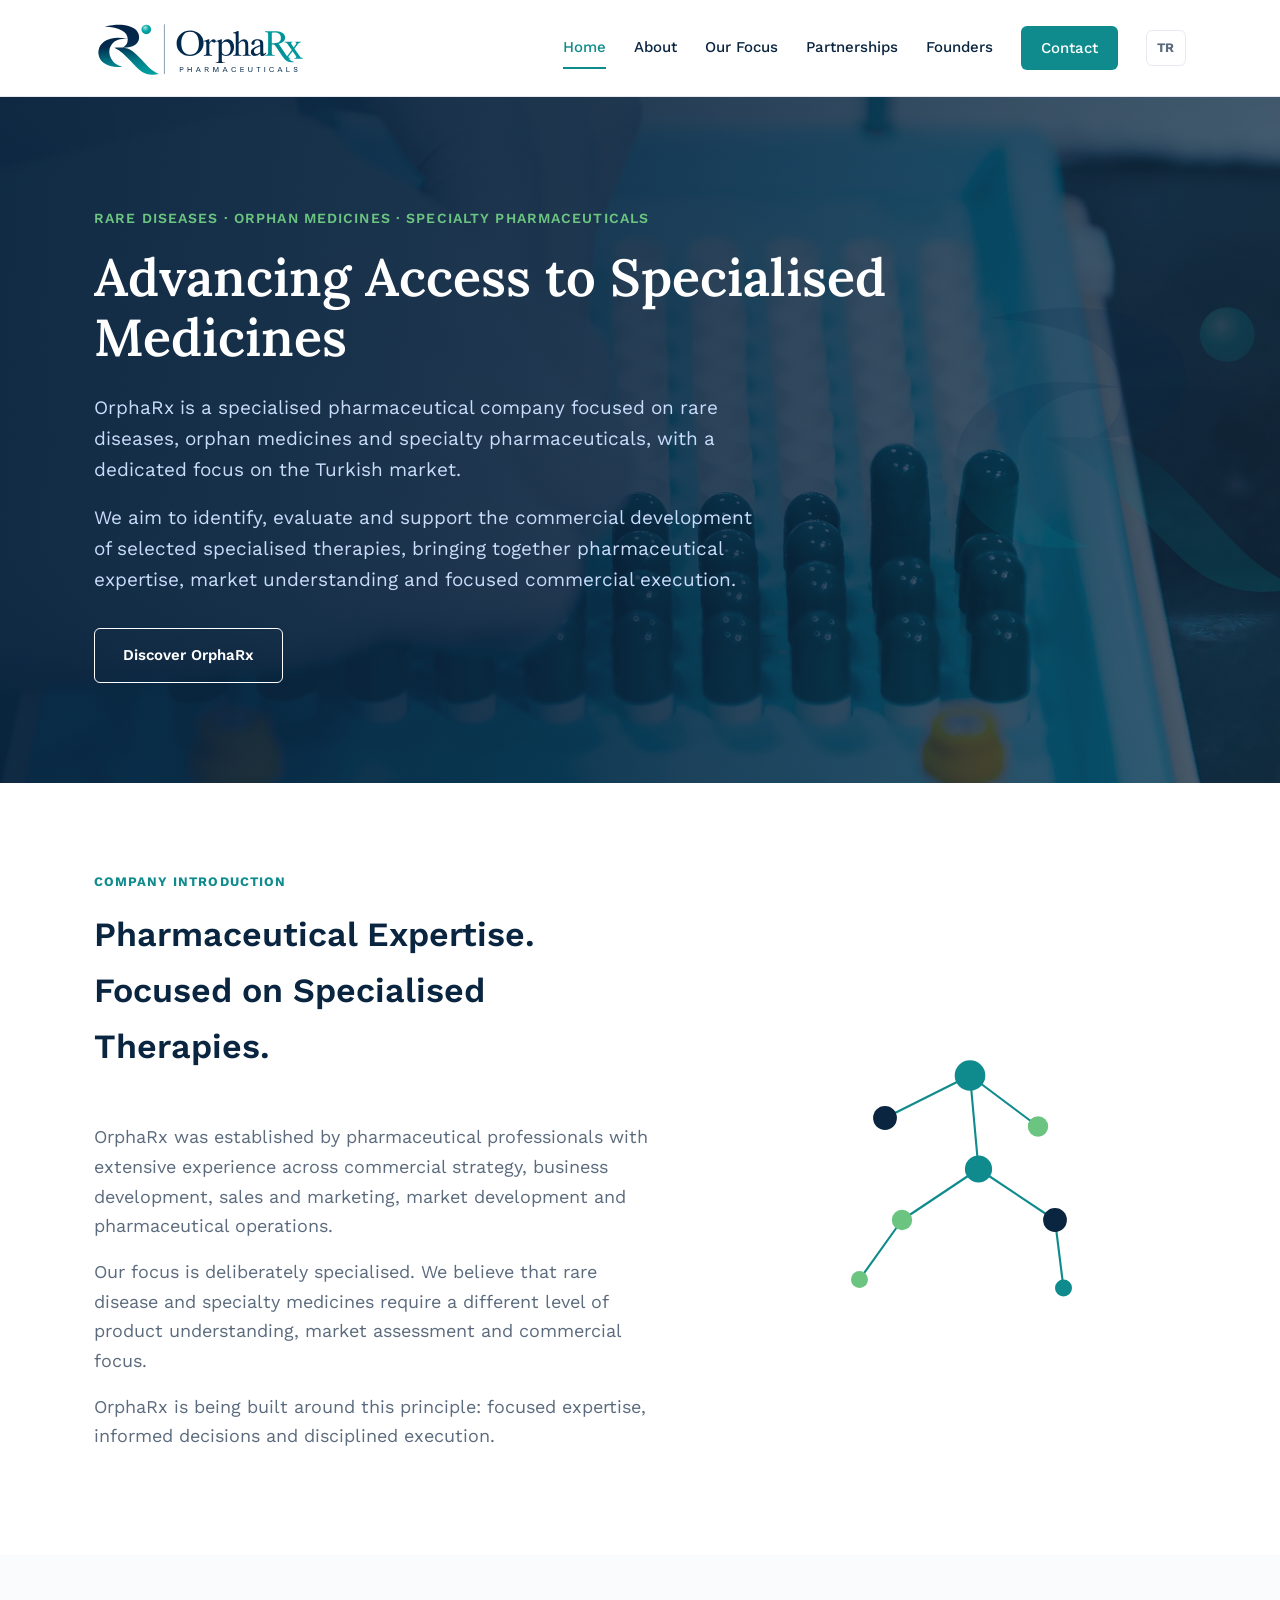
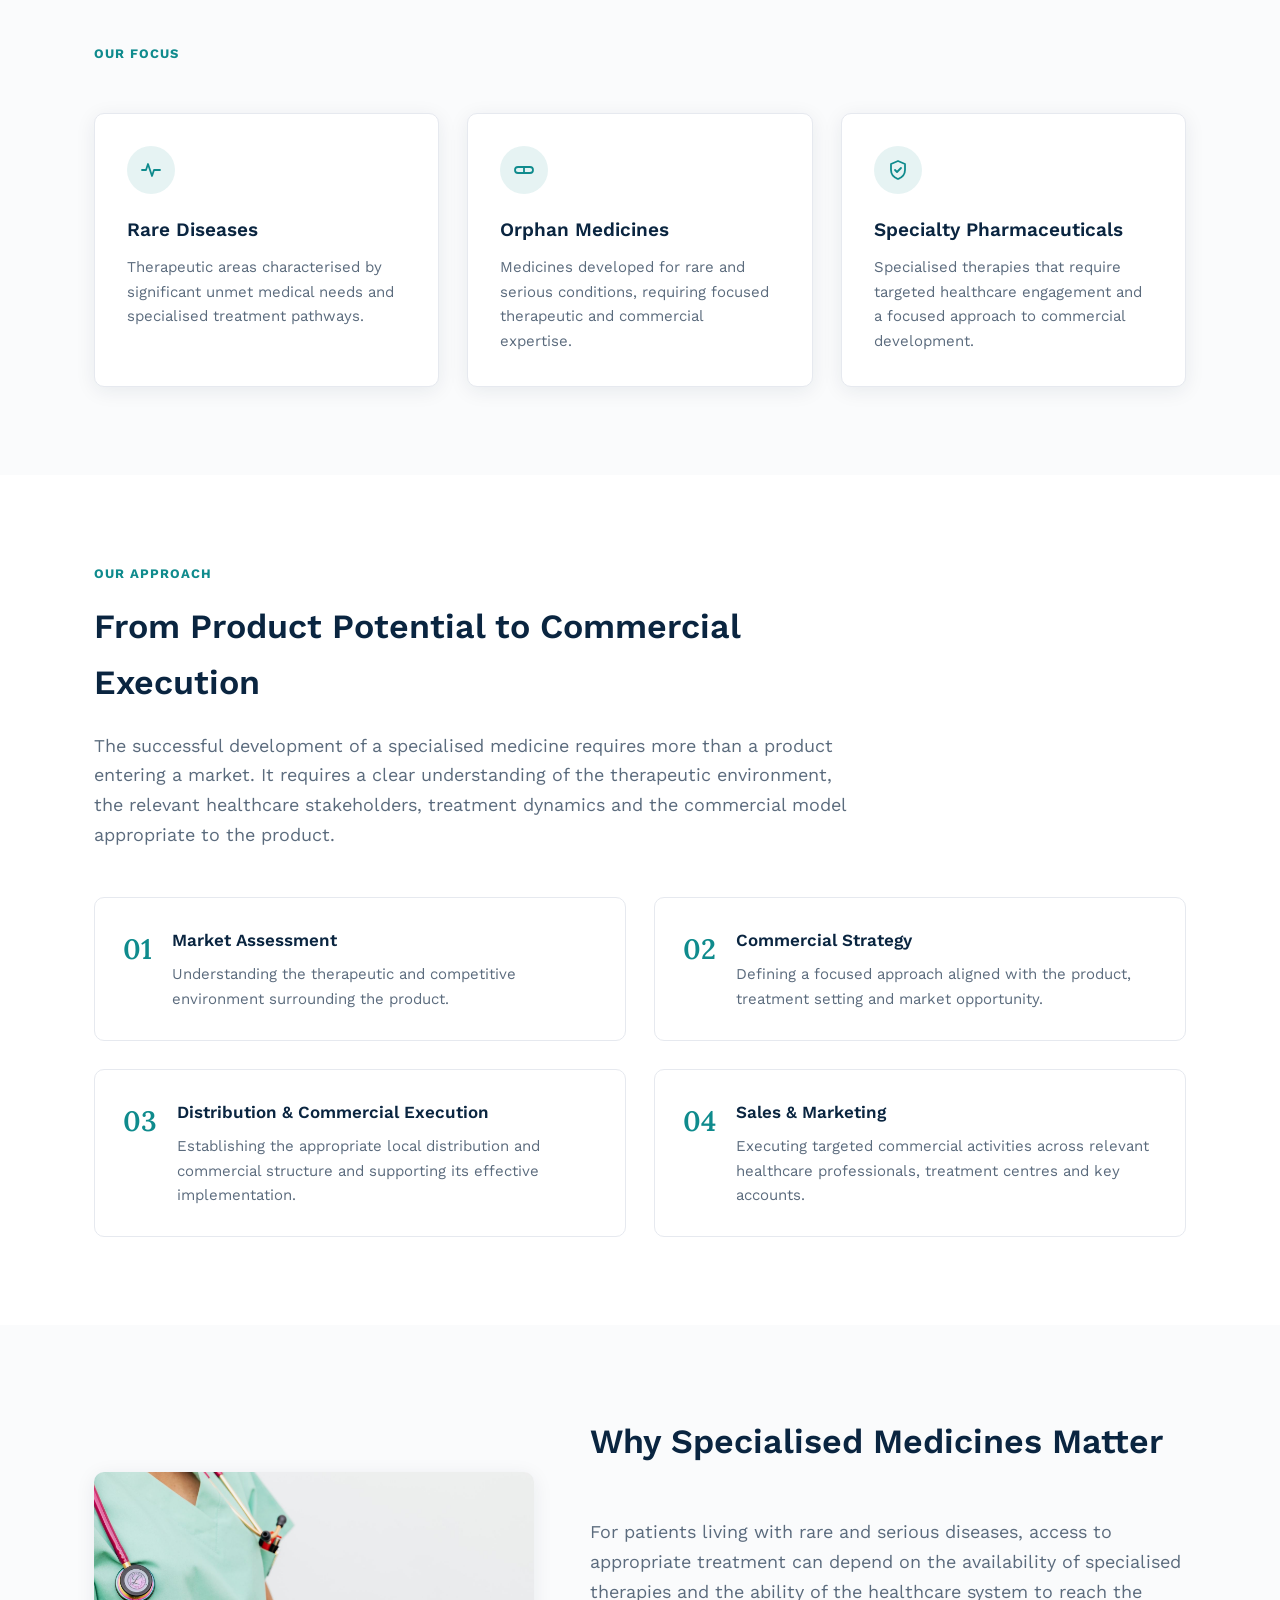
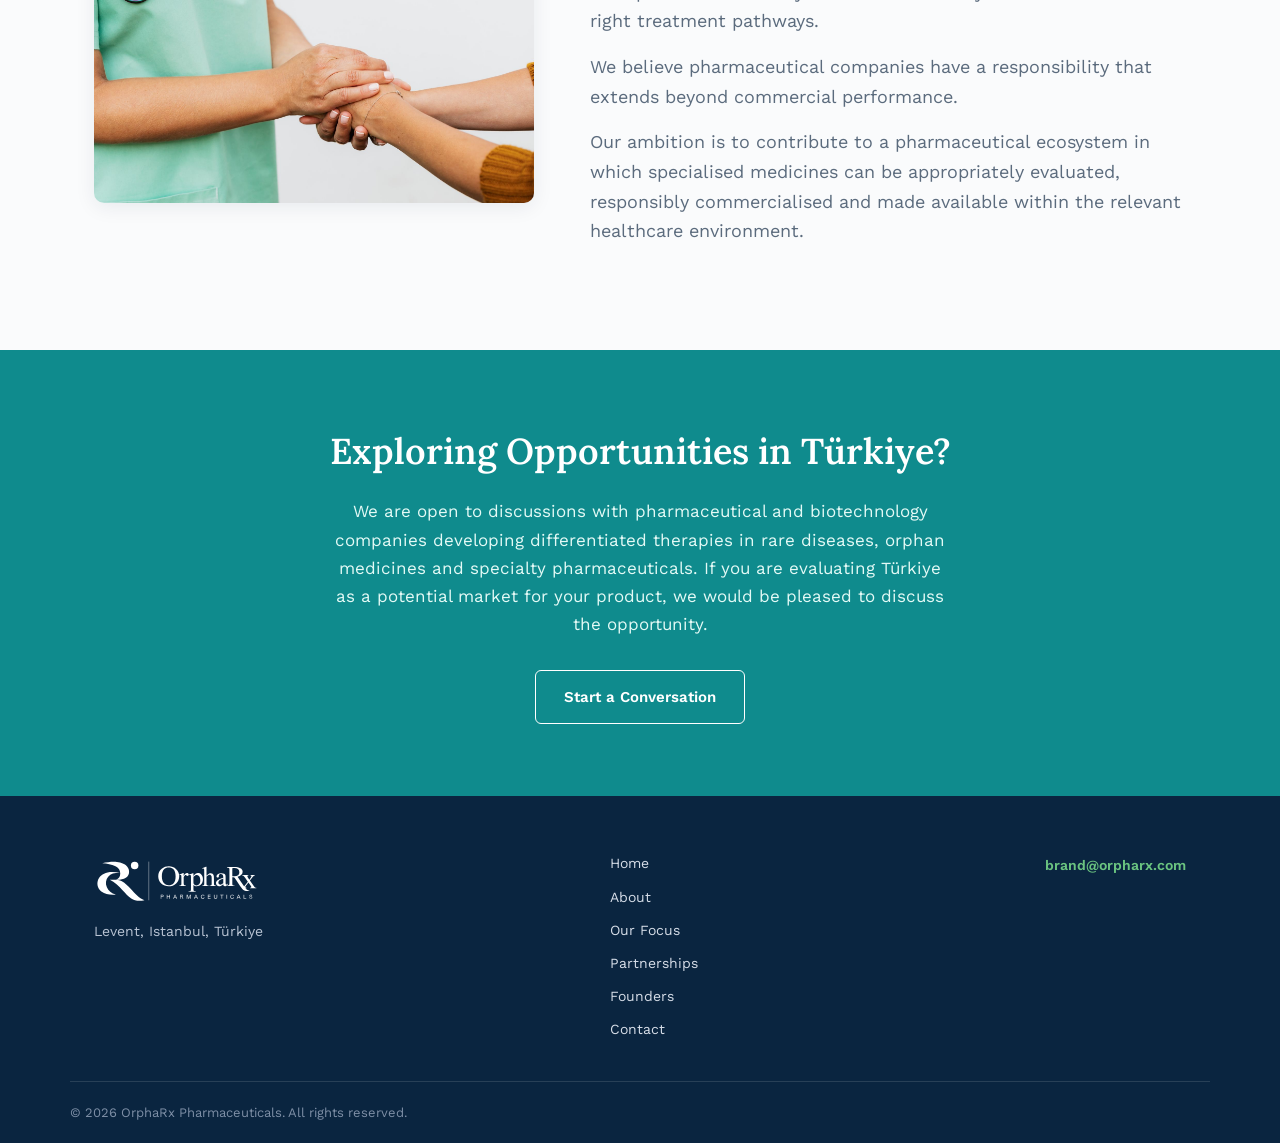
==== en/index.html @ 1587ef24 "Import OrphaRx bilingual website" ====
<!DOCTYPE html>
<html lang="en">
<head>
<meta charset="UTF-8">
<meta name="viewport" content="width=device-width, initial-scale=1.0">
<title>OrphaRx Pharmaceuticals | Advancing Access to Specialised Medicines</title>
<meta name="description" content="OrphaRx is a specialised pharmaceutical company focused on rare diseases, orphan medicines and specialty pharmaceuticals in Türkiye.">
<link rel="preconnect" href="https://fonts.googleapis.com">
<link rel="preconnect" href="https://fonts.gstatic.com" crossorigin>
<link href="https://fonts.googleapis.com/css2?family=Lora:ital,wght@0,400;0,500;0,600;1,400&family=Work+Sans:wght@400;500;600;700;800&display=swap" rel="stylesheet">
<link rel="icon" type="image/svg+xml" href="../assets/images/favicon.svg">
<link rel="stylesheet" href="../assets/css/style.css">
</head>
<body>
<header class="site-header">
  <div class="container nav">
    <a class="nav__logo" href="index.html" aria-label="OrphaRx home"><img src="../assets/images/logo.svg" alt="OrphaRx Pharmaceuticals" width="180" height="60"></a>
    <button class="nav__toggle" id="navToggle" aria-expanded="false" aria-controls="navLinks" aria-label="Toggle navigation"><span></span><span></span><span></span></button>
    <nav class="nav__links" id="navLinks">
      <a href="index.html" class="nav__link is-active">Home</a>
      <a href="about.html" class="nav__link">About</a>
      <a href="our-focus.html" class="nav__link">Our Focus</a>
      <a href="partnerships.html" class="nav__link">Partnerships</a>
      <a href="founders.html" class="nav__link">Founders</a>
      <a href="contact.html" class="nav__link nav__link--cta">Contact</a>
      <a href="../tr/index.html" class="nav__lang">TR</a>
    </nav>
  </div>
</header>

<section class="hero">
  <div class="hero__bg" style="background-image:url('../assets/images/hero-lab.jpg')"></div>
  <div class="hero__overlay"></div>
  <img class="hero__watermark" src="../assets/images/favicon.svg" alt="" aria-hidden="true">
  <div class="container">
    <p class="hero__eyebrow">Rare Diseases · Orphan Medicines · Specialty Pharmaceuticals</p>
    <h1 class="hero__title">Advancing Access to Specialised Medicines</h1>
    <p class="hero__lead">OrphaRx is a specialised pharmaceutical company focused on rare diseases, orphan medicines and specialty pharmaceuticals, with a dedicated focus on the Turkish market.</p>
    <p class="hero__lead">We aim to identify, evaluate and support the commercial development of selected specialised therapies, bringing together pharmaceutical expertise, market understanding and focused commercial execution.</p>
    <div class="hero__actions"><a href="about.html" class="btn btn--ghost">Discover OrphaRx</a></div>
  </div>
</section>

<section class="section reveal">
  <div class="container intro-grid">
    <div>
      <div class="section__header">
        <p class="section__eyebrow">Company Introduction</p>
        <h2 class="section__title">Pharmaceutical Expertise. Focused on Specialised Therapies.</h2>
      </div>
      <p class="section__lead">OrphaRx was established by pharmaceutical professionals with extensive experience across commercial strategy, business development, sales and marketing, market development and pharmaceutical operations.</p>
      <p class="section__lead">Our focus is deliberately specialised. We believe that rare disease and specialty medicines require a different level of product understanding, market assessment and commercial focus.</p>
      <p class="section__lead">OrphaRx is being built around this principle: focused expertise, informed decisions and disciplined execution.</p>
    </div>
    <img class="intro-grid__art" src="../assets/images/molecule.svg" alt="" aria-hidden="true">
  </div>
</section>

<section class="section section--alt">
  <div class="container">
    <div class="section__header"><p class="section__eyebrow">Our Focus</p></div>
    <div class="card-grid">
      <div class="card reveal">
        <div class="card__icon"><svg viewBox="0 0 24 24" fill="none" stroke="currentColor" stroke-width="1.8" stroke-linecap="round" stroke-linejoin="round"><path d="M3 12h4l2-6 4 12 2-6h6"/></svg></div>
        <h3 class="card__title">Rare Diseases</h3>
        <p class="card__text">Therapeutic areas characterised by significant unmet medical needs and specialised treatment pathways.</p>
      </div>
      <div class="card reveal">
        <div class="card__icon"><svg viewBox="0 0 24 24" fill="none" stroke="currentColor" stroke-width="1.8" stroke-linecap="round" stroke-linejoin="round"><rect x="3" y="9" width="18" height="6" rx="3"/><path d="M12 9v6"/></svg></div>
        <h3 class="card__title">Orphan Medicines</h3>
        <p class="card__text">Medicines developed for rare and serious conditions, requiring focused therapeutic and commercial expertise.</p>
      </div>
      <div class="card reveal">
        <div class="card__icon"><svg viewBox="0 0 24 24" fill="none" stroke="currentColor" stroke-width="1.8" stroke-linecap="round" stroke-linejoin="round"><path d="M12 3l7 3v6c0 4.5-3 7.5-7 9-4-1.5-7-4.5-7-9V6l7-3z"/><path d="M9 12l2 2 4-4"/></svg></div>
        <h3 class="card__title">Specialty Pharmaceuticals</h3>
        <p class="card__text">Specialised therapies that require targeted healthcare engagement and a focused approach to commercial development.</p>
      </div>
    </div>
  </div>
</section>

<section class="section">
  <div class="container">
    <div class="section__header">
      <p class="section__eyebrow">Our Approach</p>
      <h2 class="section__title">From Product Potential to Commercial Execution</h2>
      <p class="section__lead">The successful development of a specialised medicine requires more than a product entering a market. It requires a clear understanding of the therapeutic environment, the relevant healthcare stakeholders, treatment dynamics and the commercial model appropriate to the product.</p>
    </div>
    <div class="approach-list">
      <div class="approach-item reveal"><span class="approach-item__num">01</span><div><h3 class="approach-item__title">Market Assessment</h3><p class="approach-item__text">Understanding the therapeutic and competitive environment surrounding the product.</p></div></div>
      <div class="approach-item reveal"><span class="approach-item__num">02</span><div><h3 class="approach-item__title">Commercial Strategy</h3><p class="approach-item__text">Defining a focused approach aligned with the product, treatment setting and market opportunity.</p></div></div>
      <div class="approach-item reveal"><span class="approach-item__num">03</span><div><h3 class="approach-item__title">Distribution &amp; Commercial Execution</h3><p class="approach-item__text">Establishing the appropriate local distribution and commercial structure and supporting its effective implementation.</p></div></div>
      <div class="approach-item reveal"><span class="approach-item__num">04</span><div><h3 class="approach-item__title">Sales &amp; Marketing</h3><p class="approach-item__text">Executing targeted commercial activities across relevant healthcare professionals, treatment centres and key accounts.</p></div></div>
    </div>
  </div>
</section>

<section class="section section--alt reveal">
  <div class="container photo-grid">
    <img class="photo-grid__image" src="../assets/images/care-hands.jpg" alt="A healthcare professional holding a patient's hands">
    <div>
      <div class="section__header"><h2 class="section__title">Why Specialised Medicines Matter</h2></div>
      <p class="section__lead">For patients living with rare and serious diseases, access to appropriate treatment can depend on the availability of specialised therapies and the ability of the healthcare system to reach the right treatment pathways.</p>
      <p class="section__lead">We believe pharmaceutical companies have a responsibility that extends beyond commercial performance.</p>
      <p class="section__lead">Our ambition is to contribute to a pharmaceutical ecosystem in which specialised medicines can be appropriately evaluated, responsibly commercialised and made available within the relevant healthcare environment.</p>
    </div>
  </div>
</section>

<section class="cta-banner reveal">
  <div class="container">
    <h2 class="cta-banner__title">Exploring Opportunities in Türkiye?</h2>
    <p class="cta-banner__text">We are open to discussions with pharmaceutical and biotechnology companies developing differentiated therapies in rare diseases, orphan medicines and specialty pharmaceuticals. If you are evaluating Türkiye as a potential market for your product, we would be pleased to discuss the opportunity.</p>
    <a href="contact.html" class="btn btn--ghost">Start a Conversation</a>
  </div>
</section>

<footer class="site-footer">
  <div class="container footer__inner">
    <div class="footer__brand"><img src="../assets/images/logo-white.svg" alt="OrphaRx Pharmaceuticals" class="footer__logo" width="160" height="53"><p class="footer__address">Levent, Istanbul, Türkiye</p></div>
    <nav class="footer__links"><a href="index.html">Home</a><a href="about.html">About</a><a href="our-focus.html">Our Focus</a><a href="partnerships.html">Partnerships</a><a href="founders.html">Founders</a><a href="contact.html">Contact</a></nav>
    <div class="footer__contact"><a href="mailto:brand@orpharx.com">brand@orpharx.com</a></div>
  </div>
  <div class="container footer__copy"><p>&copy; 2026 OrphaRx Pharmaceuticals. All rights reserved.</p></div>
</footer>
<script src="../assets/js/main.js"></script>
<script src="../assets/js/animations.js"></script>
</body>
</html>
---- assets/css/style.css ----
:root{
  --navy:#0A2540;
  --navy-2:#082236;
  --teal:#0F8B8D;
  --mint:#6BC480;
  --grey:#E6E9EF;
  --slate:#5B6B7D;
  --paper:#FAFBFC;
  --white:#FFFFFF;
  --font-body:'Work Sans', Arial, sans-serif;
  --font-display:'Lora', Georgia, serif;
  --container:1140px;
  --radius:10px;
  --shadow:0 4px 20px rgba(10,37,64,.08);
}
*,*::before,*::after{box-sizing:border-box;}
html{scroll-behavior:smooth;}
body{margin:0;font-family:var(--font-body);color:var(--navy);background:var(--white);font-size:16px;line-height:1.65;-webkit-font-smoothing:antialiased;}
img{max-width:100%;display:block;}
a{color:inherit;text-decoration:none;}
ul{margin:0;padding:0;list-style:none;}
h1,h2,h3,p{margin:0;}
.container{max-width:var(--container);margin:0 auto;padding:0 24px;}

/* Buttons */
.btn{display:inline-flex;align-items:center;justify-content:center;padding:14px 28px;border-radius:6px;font-weight:600;font-size:15px;cursor:pointer;border:none;transition:background .2s ease,color .2s ease,border-color .2s ease;}
.btn--primary{background:var(--teal);color:var(--white);}
.btn--primary:hover{background:#0c6f70;}
.btn--ghost{background:transparent;border:1.5px solid var(--white);color:var(--white);}
.btn--ghost:hover{background:var(--white);color:var(--navy);}

/* Header */
.site-header{position:sticky;top:0;background:var(--white);border-bottom:1px solid var(--grey);z-index:100;}
.nav{display:flex;align-items:center;justify-content:space-between;height:96px;}
.nav__logo img{height:72px;width:auto;}
.nav__links{display:flex;align-items:center;gap:28px;}
.nav__link{font-size:15px;font-weight:500;color:var(--navy);padding:8px 0;border-bottom:2px solid transparent;}
.nav__link:hover,.nav__link.is-active{color:var(--teal);border-bottom-color:var(--teal);}
.nav__link--cta{background:var(--teal);color:var(--white)!important;padding:10px 20px;border-radius:6px;border-bottom:none!important;}
.nav__link--cta:hover{background:#0c6f70;}
.nav__lang{font-size:13px;font-weight:700;letter-spacing:.05em;color:var(--slate);border:1px solid var(--grey);padding:6px 10px;border-radius:6px;}
.nav__lang:hover{color:var(--teal);border-color:var(--teal);}
.nav__toggle{display:none;flex-direction:column;gap:5px;background:none;border:0;cursor:pointer;padding:8px;}
.nav__toggle span{width:24px;height:2px;background:var(--navy);}

@media (max-width:860px){
  .nav__toggle{display:flex;}
  .nav__links{position:fixed;top:96px;left:0;right:0;background:var(--white);flex-direction:column;align-items:flex-start;gap:0;padding:8px 24px 24px;border-bottom:1px solid var(--grey);transform:translateY(-8px);opacity:0;pointer-events:none;transition:opacity .2s ease,transform .2s ease;}
  .nav__links.is-open{opacity:1;transform:translateY(0);pointer-events:auto;}
  .nav__link{width:100%;padding:14px 0;border-bottom:1px solid var(--grey);}
  .nav__link--cta{margin-top:12px;text-align:center;}
  .nav__lang{margin-top:12px;display:inline-block;}
}

/* Footer */
.site-footer{background:var(--navy);color:var(--white);padding:56px 0 0;}
.footer__inner{display:flex;flex-wrap:wrap;gap:40px;justify-content:space-between;padding-bottom:40px;border-bottom:1px solid rgba(255,255,255,.12);}
.footer__brand{max-width:280px;}
.footer__logo{height:56px;width:auto;margin-bottom:12px;}
.footer__address{color:#B9C4D3;font-size:14px;}
.footer__links{display:flex;flex-direction:column;gap:10px;}
.footer__links a{font-size:14px;color:#D7DEE8;}
.footer__links a:hover{color:var(--mint);}
.footer__contact a{color:var(--mint);font-weight:600;font-size:14px;}
.footer__copy{padding:20px 0;font-size:13px;color:#7E8FA6;}

/* Hero */
.hero{position:relative;overflow:hidden;background:linear-gradient(160deg,var(--navy) 0%,var(--navy-2) 100%);color:var(--white);padding:110px 0 100px;}
.hero__bg{position:absolute;inset:0;background-size:cover;background-position:center;opacity:.62;}
.hero__overlay{position:absolute;inset:0;background:linear-gradient(100deg,rgba(10,37,64,.94) 0%,rgba(10,37,64,.82) 42%,rgba(10,37,64,.45) 100%);}
.hero__watermark{position:absolute;top:50%;right:-70px;transform:translateY(-50%);width:420px;opacity:.14;pointer-events:none;}
.hero .container{position:relative;z-index:1;}
.hero__eyebrow{font-size:14px;font-weight:600;letter-spacing:.08em;text-transform:uppercase;color:var(--mint);margin-bottom:18px;}
.hero__title{font-family:var(--font-display);font-size:clamp(34px,5vw,52px);font-weight:600;line-height:1.15;max-width:820px;margin-bottom:24px;}
.hero__lead{font-size:19px;color:#CADCFC;max-width:680px;margin-bottom:16px;}
.hero__actions{margin-top:32px;}
@media(max-width:760px){.hero__watermark{width:280px;right:-60px;}}

/* Sections */
.section{padding:88px 0;}
.section--alt{background:var(--paper);}
.section__header{margin-bottom:48px;}
.section__eyebrow{font-size:13px;font-weight:700;letter-spacing:.08em;text-transform:uppercase;color:var(--teal);margin-bottom:14px;}
.section__title{font-size:clamp(26px,3.4vw,34px);font-weight:600;max-width:760px;margin-bottom:20px;}
.section__lead{font-size:18px;color:var(--slate);max-width:760px;margin-bottom:16px;}

/* Two-column intro layout */
.intro-grid{display:grid;grid-template-columns:1.1fr .9fr;gap:56px;align-items:center;}
.intro-grid__art{width:100%;max-width:340px;margin:0 auto;}
@media(max-width:860px){.intro-grid{grid-template-columns:1fr;}.intro-grid__art{order:-1;max-width:220px;}}

/* Photo + text split (e.g. Why It Matters) */
.photo-grid{display:grid;grid-template-columns:.85fr 1.15fr;gap:56px;align-items:center;}
.photo-grid__image{width:100%;border-radius:var(--radius);overflow:hidden;box-shadow:var(--shadow);aspect-ratio:4/3;object-fit:cover;}
@media(max-width:860px){.photo-grid{grid-template-columns:1fr;}}

/* Scroll-reveal */
.reveal{opacity:0;transform:translateY(24px);transition:opacity .6s ease,transform .6s ease;}
.reveal.is-visible{opacity:1;transform:translateY(0);}
@media(prefers-reduced-motion:reduce){.reveal{opacity:1;transform:none;transition:none;}}

/* Hover lift */
.card,.approach-item,.opportunity-card,.founder-card,.offer-item{transition:transform .25s ease,box-shadow .25s ease;}
.card:hover,.approach-item:hover,.opportunity-card:hover,.founder-card:hover,.offer-item:hover{transform:translateY(-5px);box-shadow:0 14px 32px rgba(10,37,64,.14);}

/* Card grid (Our Focus summary) */
.card-grid{display:grid;grid-template-columns:repeat(3,1fr);gap:28px;}
.card{background:var(--white);border:1px solid var(--grey);border-radius:var(--radius);padding:32px;box-shadow:var(--shadow);}
.card__icon{width:48px;height:48px;border-radius:50%;background:rgba(15,139,141,.1);display:flex;align-items:center;justify-content:center;margin-bottom:20px;}
.card__icon svg{width:24px;height:24px;color:var(--teal);}
.card__title{font-size:19px;font-weight:600;margin-bottom:10px;}
.card__text{font-size:15px;color:var(--slate);}
@media(max-width:900px){.card-grid{grid-template-columns:1fr;}}

/* Approach list */
.approach-list{display:grid;grid-template-columns:repeat(2,1fr);gap:28px;margin-top:40px;}
.approach-item{display:flex;gap:20px;padding:28px;background:var(--white);border:1px solid var(--grey);border-radius:var(--radius);}
.approach-item__num{font-family:var(--font-display);font-size:28px;color:var(--teal);font-weight:600;flex-shrink:0;}
.approach-item__title{font-size:17px;font-weight:600;margin-bottom:8px;}
.approach-item__text{font-size:15px;color:var(--slate);}
@media(max-width:760px){.approach-list{grid-template-columns:1fr;}}

/* CTA banner */
.cta-banner{background:var(--teal);color:var(--white);padding:72px 0;text-align:center;}
.cta-banner__title{font-family:var(--font-display);font-size:clamp(26px,3.6vw,36px);font-weight:600;margin-bottom:16px;}
.cta-banner__text{font-size:17px;max-width:620px;margin:0 auto 32px;color:#E4FAF6;}

/* Founders */
.founder-grid{display:grid;grid-template-columns:repeat(3,1fr);gap:32px;}
.founder-card{background:var(--white);border:1px solid var(--grey);border-radius:var(--radius);padding:36px 28px;text-align:center;box-shadow:var(--shadow);}
.founder-avatar{width:88px;height:88px;border-radius:50%;background:linear-gradient(135deg,var(--navy),var(--teal));color:var(--white);display:flex;align-items:center;justify-content:center;font-family:var(--font-display);font-size:28px;font-weight:600;margin:0 auto 20px;}
.founder-card__name{font-size:19px;font-weight:600;margin-bottom:4px;}
.founder-card__role{font-size:13px;font-weight:600;letter-spacing:.05em;text-transform:uppercase;color:var(--teal);margin-bottom:18px;}
.founder-card__bio p{font-size:14.5px;color:var(--slate);margin-bottom:12px;text-align:left;}
.founder-card__bio p:last-child{margin-bottom:0;}
@media(max-width:900px){.founder-grid{grid-template-columns:1fr;}}

/* Offer / opportunity lists (Partnerships page) */
.offer-list{display:grid;gap:20px;margin-top:32px;}
.offer-item{display:flex;gap:18px;padding:24px;background:var(--white);border:1px solid var(--grey);border-radius:var(--radius);}
.offer-item__icon{width:40px;height:40px;border-radius:50%;background:rgba(107,196,128,.18);display:flex;align-items:center;justify-content:center;flex-shrink:0;}
.offer-item__icon svg{width:20px;height:20px;color:#3f9a58;}
.offer-item__title{font-size:16.5px;font-weight:600;margin-bottom:6px;}
.offer-item__text{font-size:14.5px;color:var(--slate);}

.opportunity-grid{display:grid;grid-template-columns:repeat(2,1fr);gap:24px;margin-top:32px;}
.opportunity-card{padding:28px;border:1px solid var(--grey);border-radius:var(--radius);background:var(--paper);}
.opportunity-card__title{font-size:17px;font-weight:600;color:var(--navy);margin-bottom:10px;}
.opportunity-card__text{font-size:14.5px;color:var(--slate);}
@media(max-width:760px){.opportunity-grid{grid-template-columns:1fr;}}

.tag-list{display:flex;flex-wrap:wrap;gap:12px;margin-top:28px;}
.tag{background:var(--grey);color:var(--navy);font-size:14px;font-weight:500;padding:10px 16px;border-radius:6px;}

/* Contact */
.contact-layout{display:grid;grid-template-columns:1fr 1.3fr;gap:56px;}
.contact-info__item{margin-bottom:24px;}
.contact-info__label{font-size:13px;font-weight:700;letter-spacing:.05em;text-transform:uppercase;color:var(--teal);margin-bottom:6px;}
.contact-info__value{font-size:16px;color:var(--navy);}
.form-row{display:grid;grid-template-columns:1fr 1fr;gap:20px;}
.form-field{display:flex;flex-direction:column;gap:8px;margin-bottom:20px;}
.form-field label{font-size:14px;font-weight:600;color:var(--navy);}
.form-field input,.form-field select,.form-field textarea{border:1.5px solid var(--grey);border-radius:6px;padding:12px 14px;font-family:var(--font-body);font-size:15px;color:var(--navy);background:var(--white);}
.form-field input:focus,.form-field select:focus,.form-field textarea:focus{outline:none;border-color:var(--teal);}
.form-field textarea{resize:vertical;min-height:120px;}
.form-note{font-size:12.5px;color:var(--slate);margin-top:-8px;margin-bottom:20px;}
.form-status{margin-top:16px;font-size:14.5px;font-weight:600;display:none;}
.form-status.is-success{display:block;color:#1c7a3e;}
.form-status.is-error{display:block;color:#b3261e;}
@media(max-width:900px){.contact-layout{grid-template-columns:1fr;}.form-row{grid-template-columns:1fr;}}
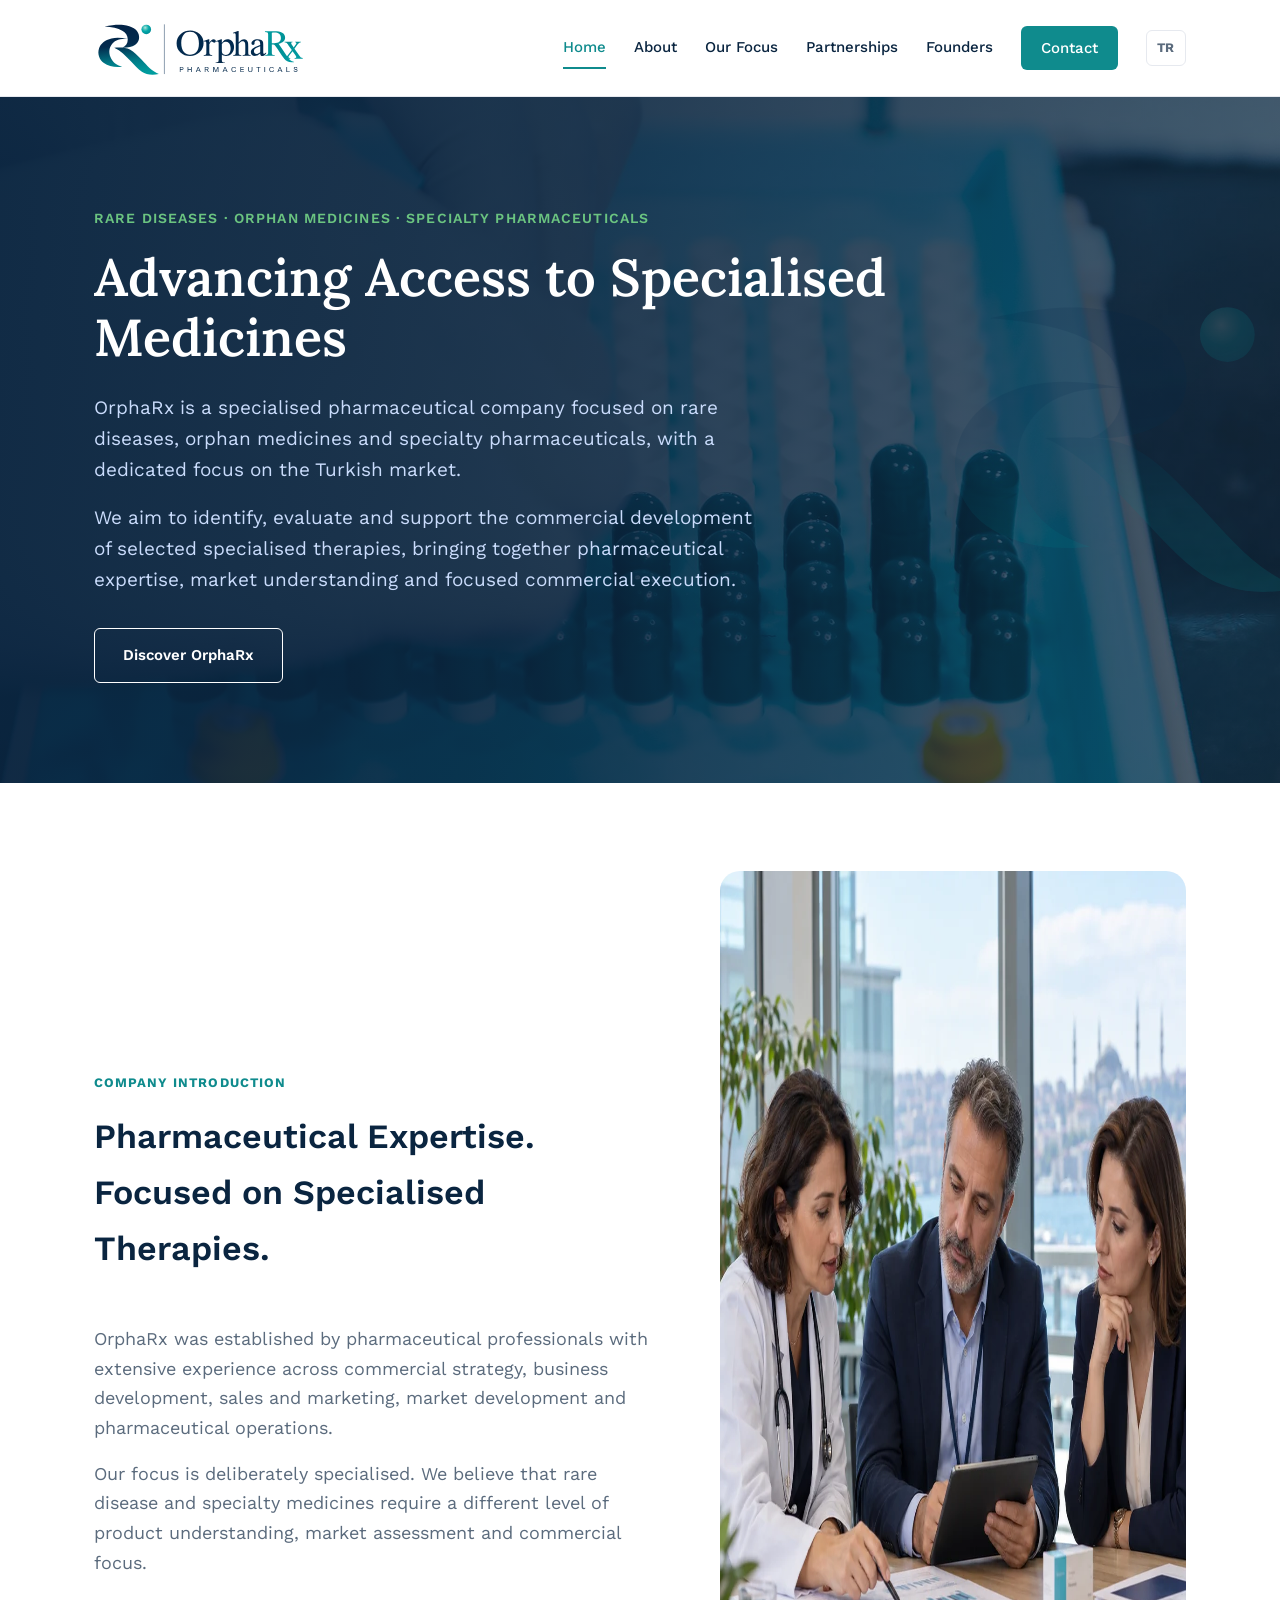
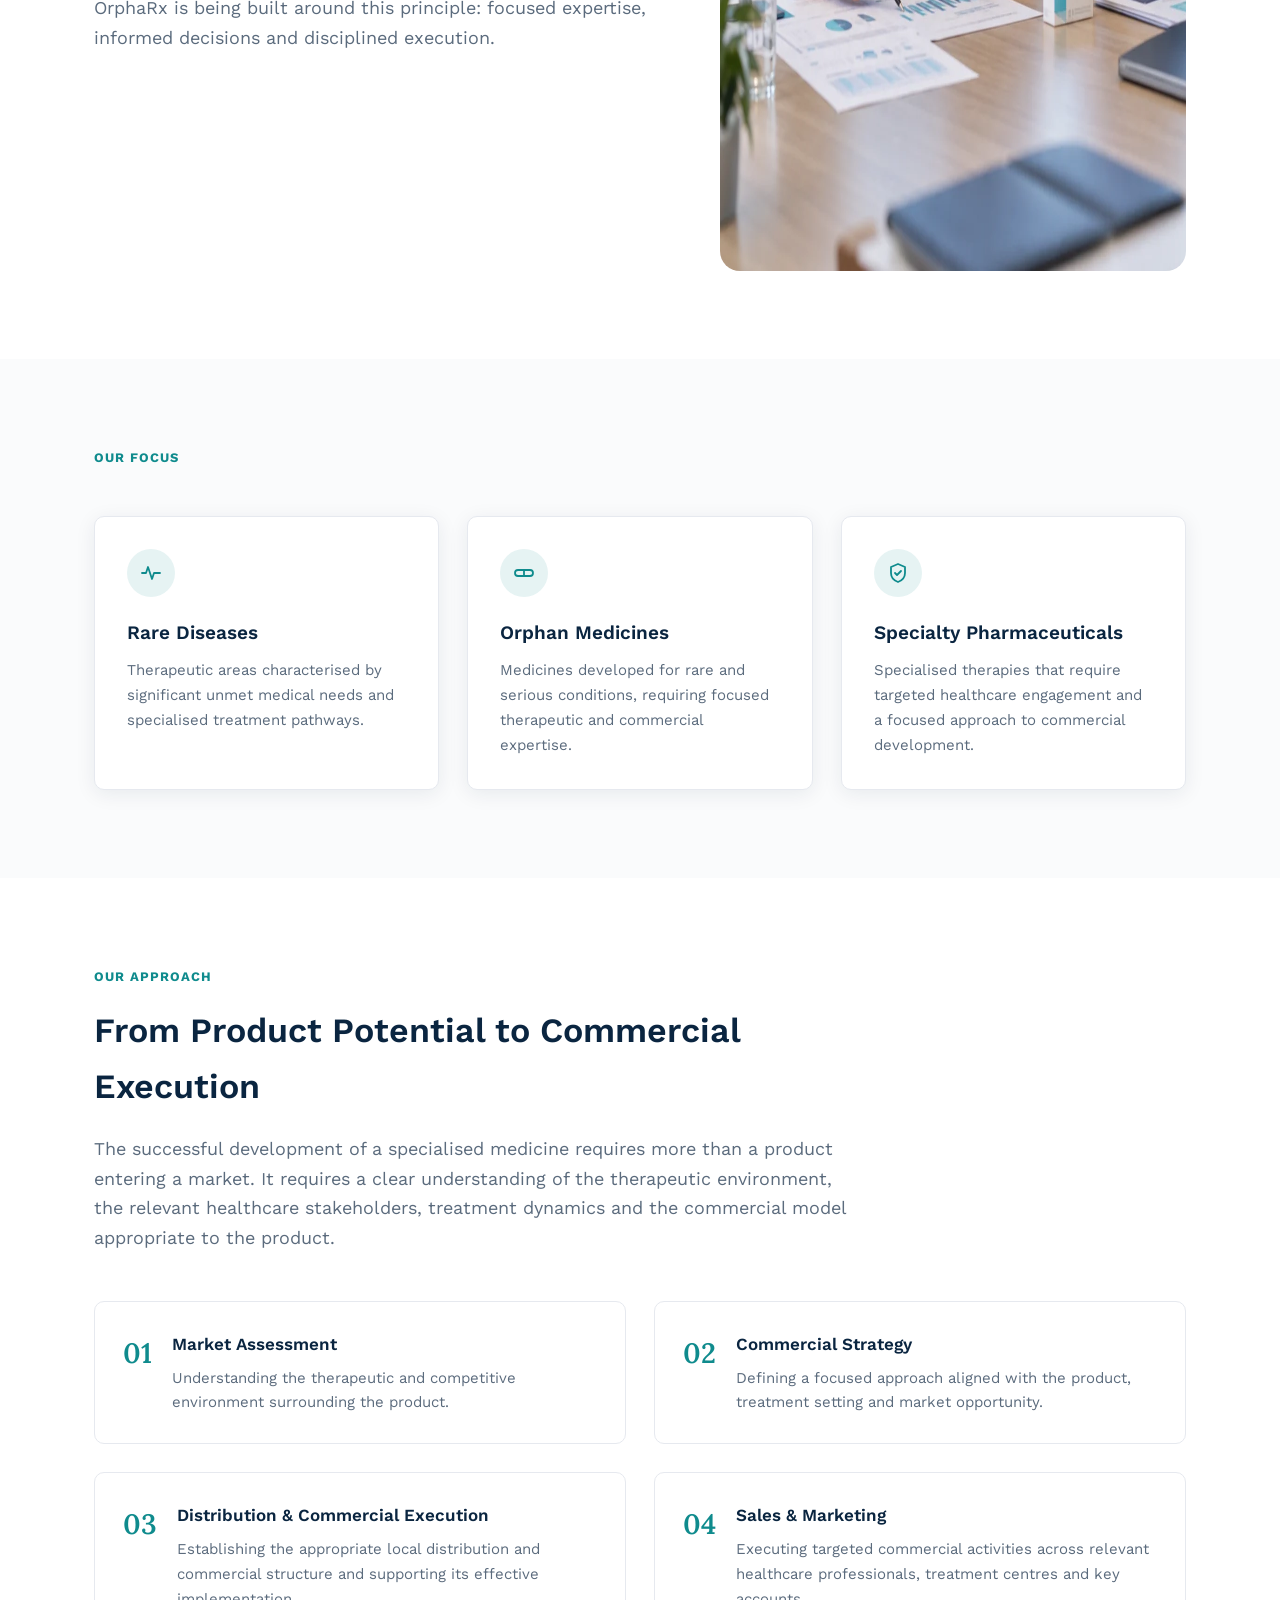
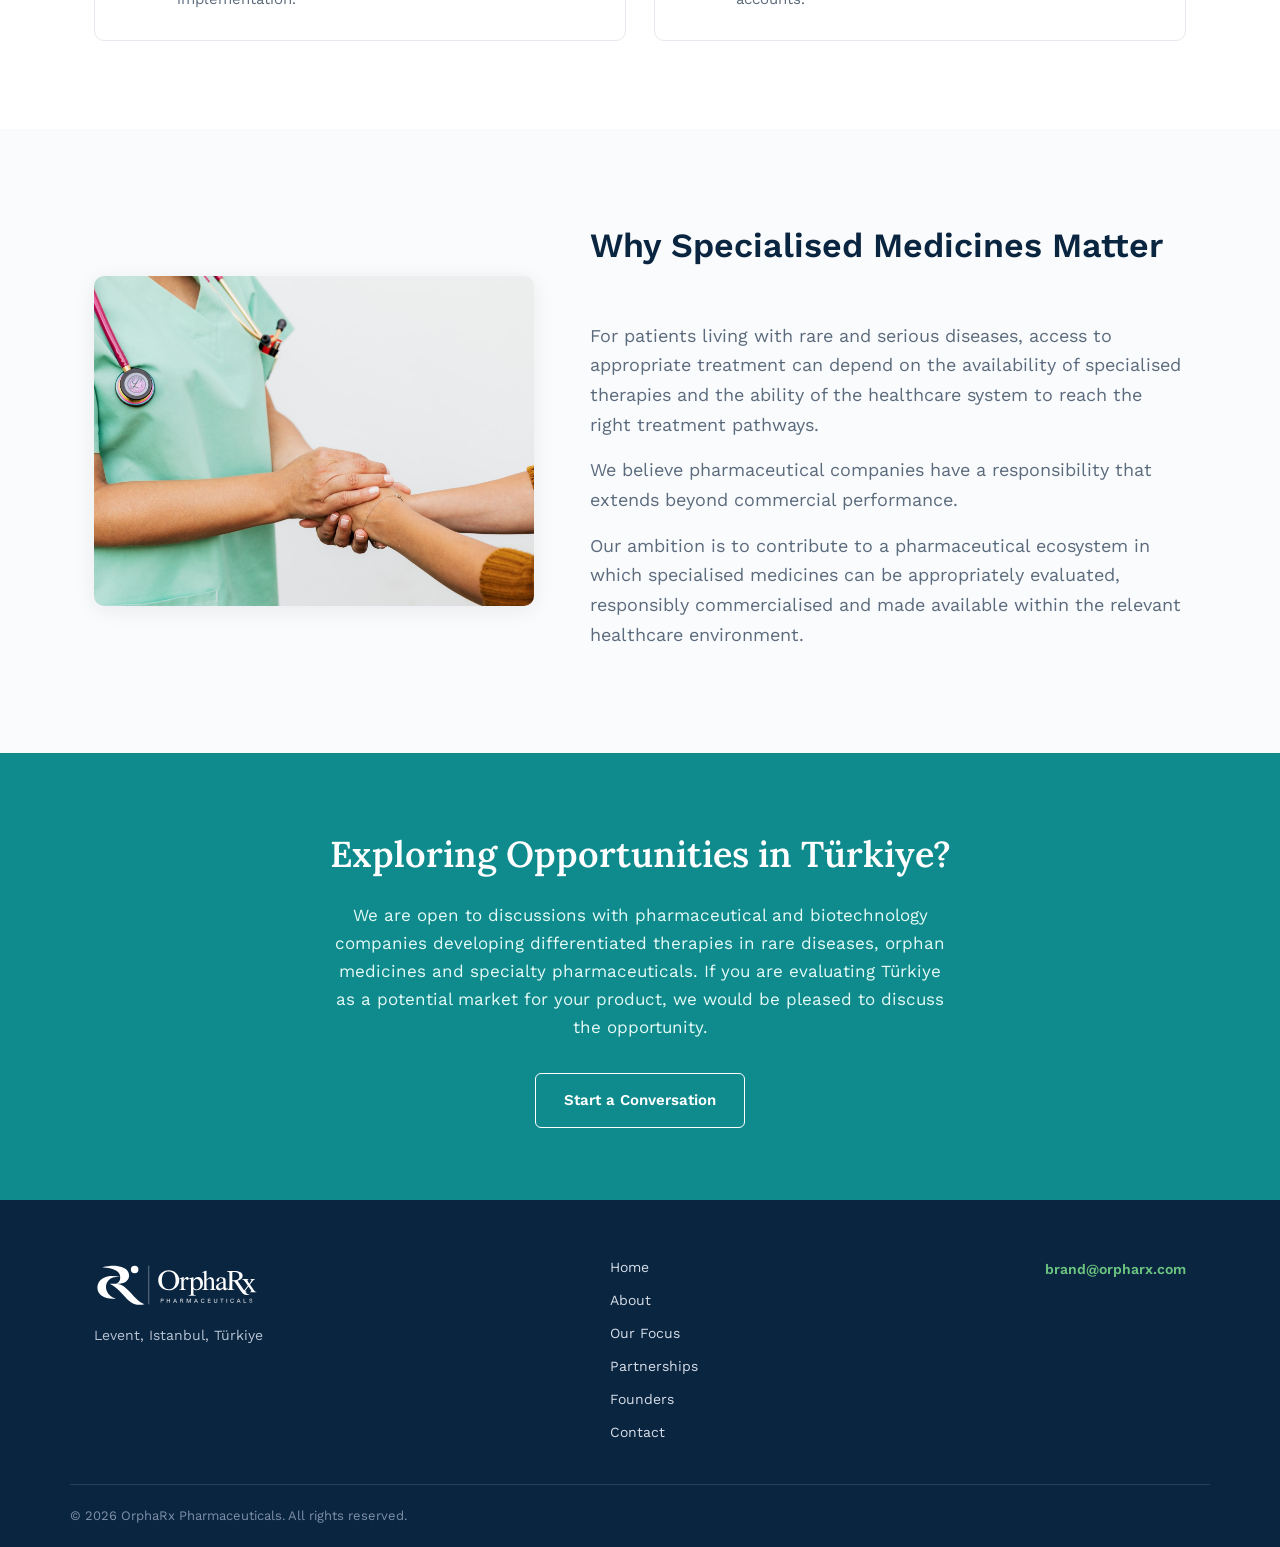
==== commit f6974704: "Replace homepage illustration with clinical team photograph" ====
--- a/en/index.html
+++ b/en/index.html
@@ -52,7 +52,7 @@
       <p class="section__lead">Our focus is deliberately specialised. We believe that rare disease and specialty medicines require a different level of product understanding, market assessment and commercial focus.</p>
       <p class="section__lead">OrphaRx is being built around this principle: focused expertise, informed decisions and disciplined execution.</p>
     </div>
-    <img class="intro-grid__art" src="../assets/images/molecule.svg" alt="" aria-hidden="true">
+    <img class="intro-grid__art intro-grid__art--photo" src="../assets/images/clinical-team.webp" alt="Healthcare professionals reviewing pharmaceutical and clinical data together in a modern meeting space" width="1000" height="1000" loading="lazy" decoding="async">
   </div>
 </section>
 
--- a/assets/css/style.css
+++ b/assets/css/style.css
@@ -126,7 +126,7 @@
 .cta-banner__text{font-size:17px;max-width:620px;margin:0 auto 32px;color:#E4FAF6;}
 
 /* Founders */
-.founder-grid{display:grid;grid-template-columns:repeat(3,1fr);gap:32px;}
+.founder-grid{display:grid;grid-template-columns:repeat(2,1fr);gap:32px;}
 .founder-card{background:var(--white);border:1px solid var(--grey);border-radius:var(--radius);padding:36px 28px;text-align:center;box-shadow:var(--shadow);}
 .founder-avatar{width:88px;height:88px;border-radius:50%;background:linear-gradient(135deg,var(--navy),var(--teal));color:var(--white);display:flex;align-items:center;justify-content:center;font-family:var(--font-display);font-size:28px;font-weight:600;margin:0 auto 20px;}
 .founder-card__name{font-size:19px;font-weight:600;margin-bottom:4px;}
@@ -168,3 +168,6 @@
 .form-status.is-success{display:block;color:#1c7a3e;}
 .form-status.is-error{display:block;color:#b3261e;}
 @media(max-width:900px){.contact-layout{grid-template-columns:1fr;}.form-row{grid-template-columns:1fr;}}
+
+.intro-grid__art--photo{max-width:480px;border-radius:20px;}
+@media(max-width:860px){.intro-grid__art--photo{max-width:480px;}}
